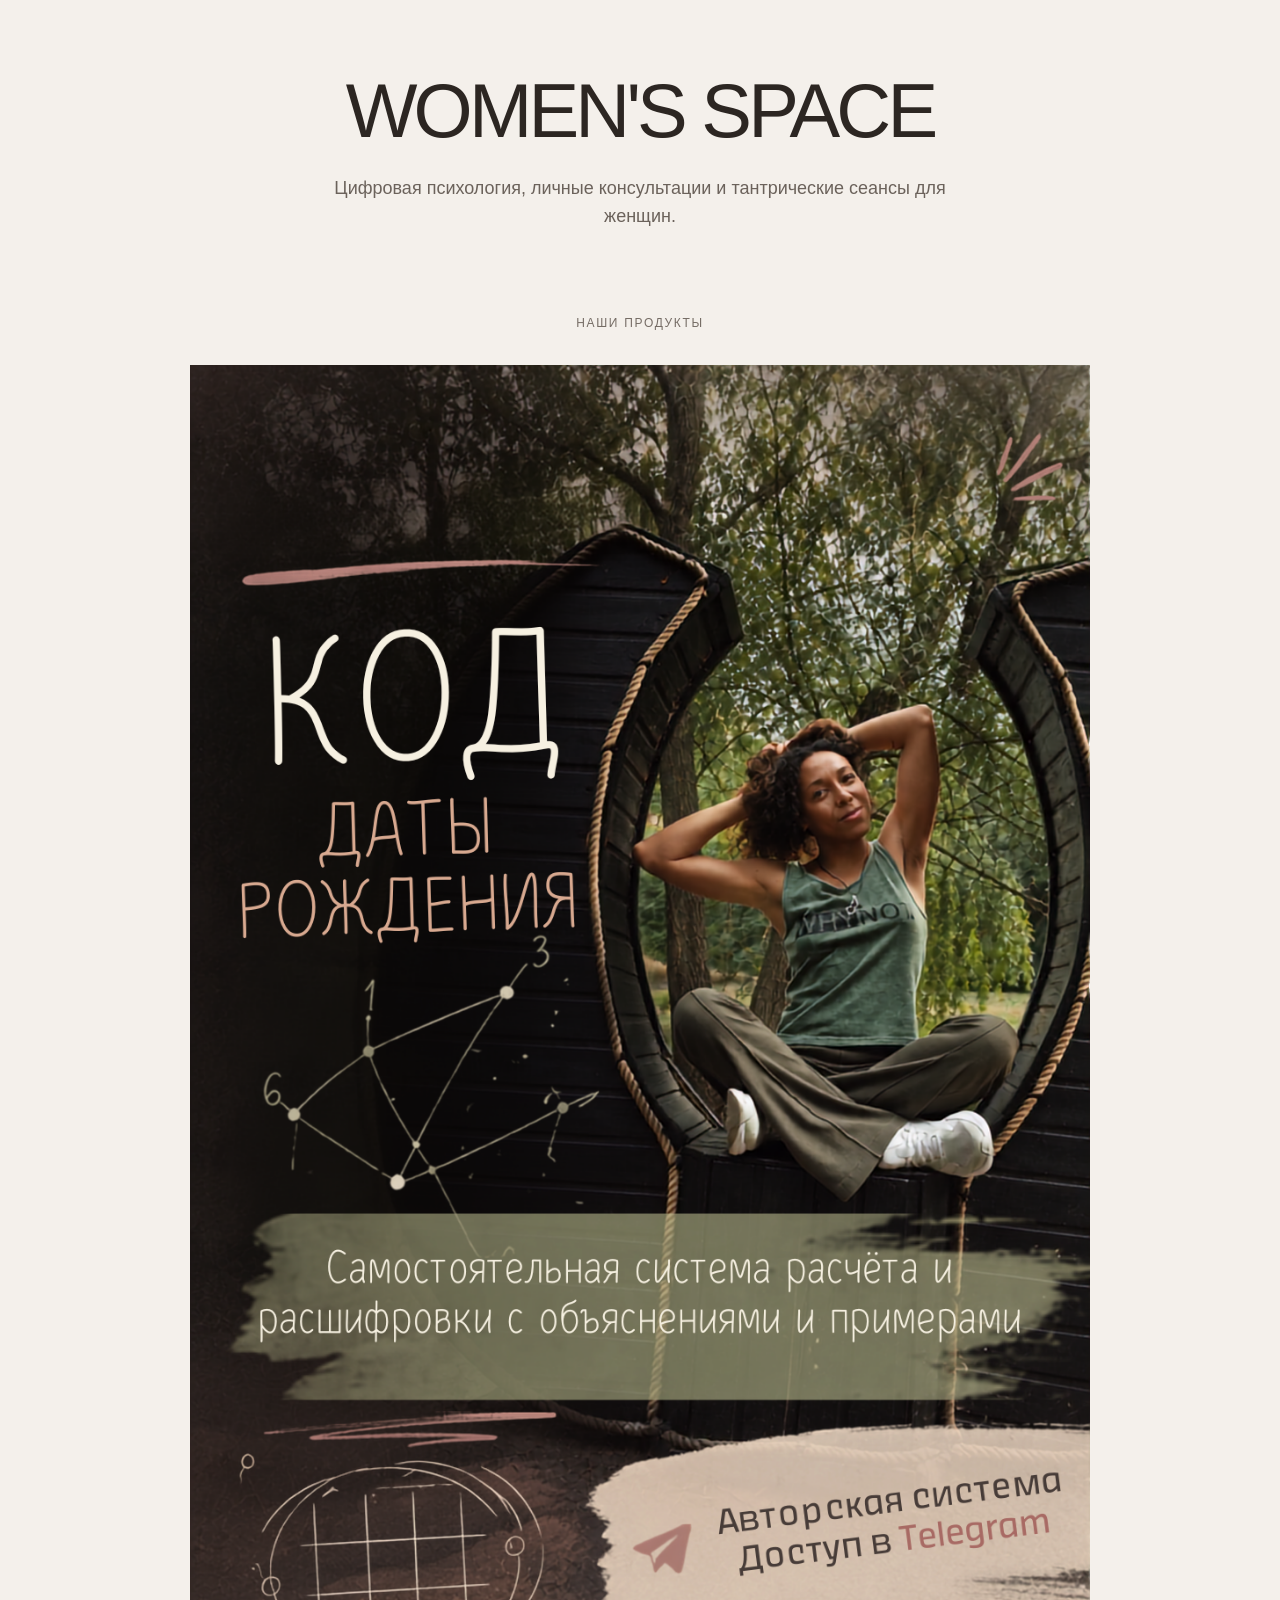
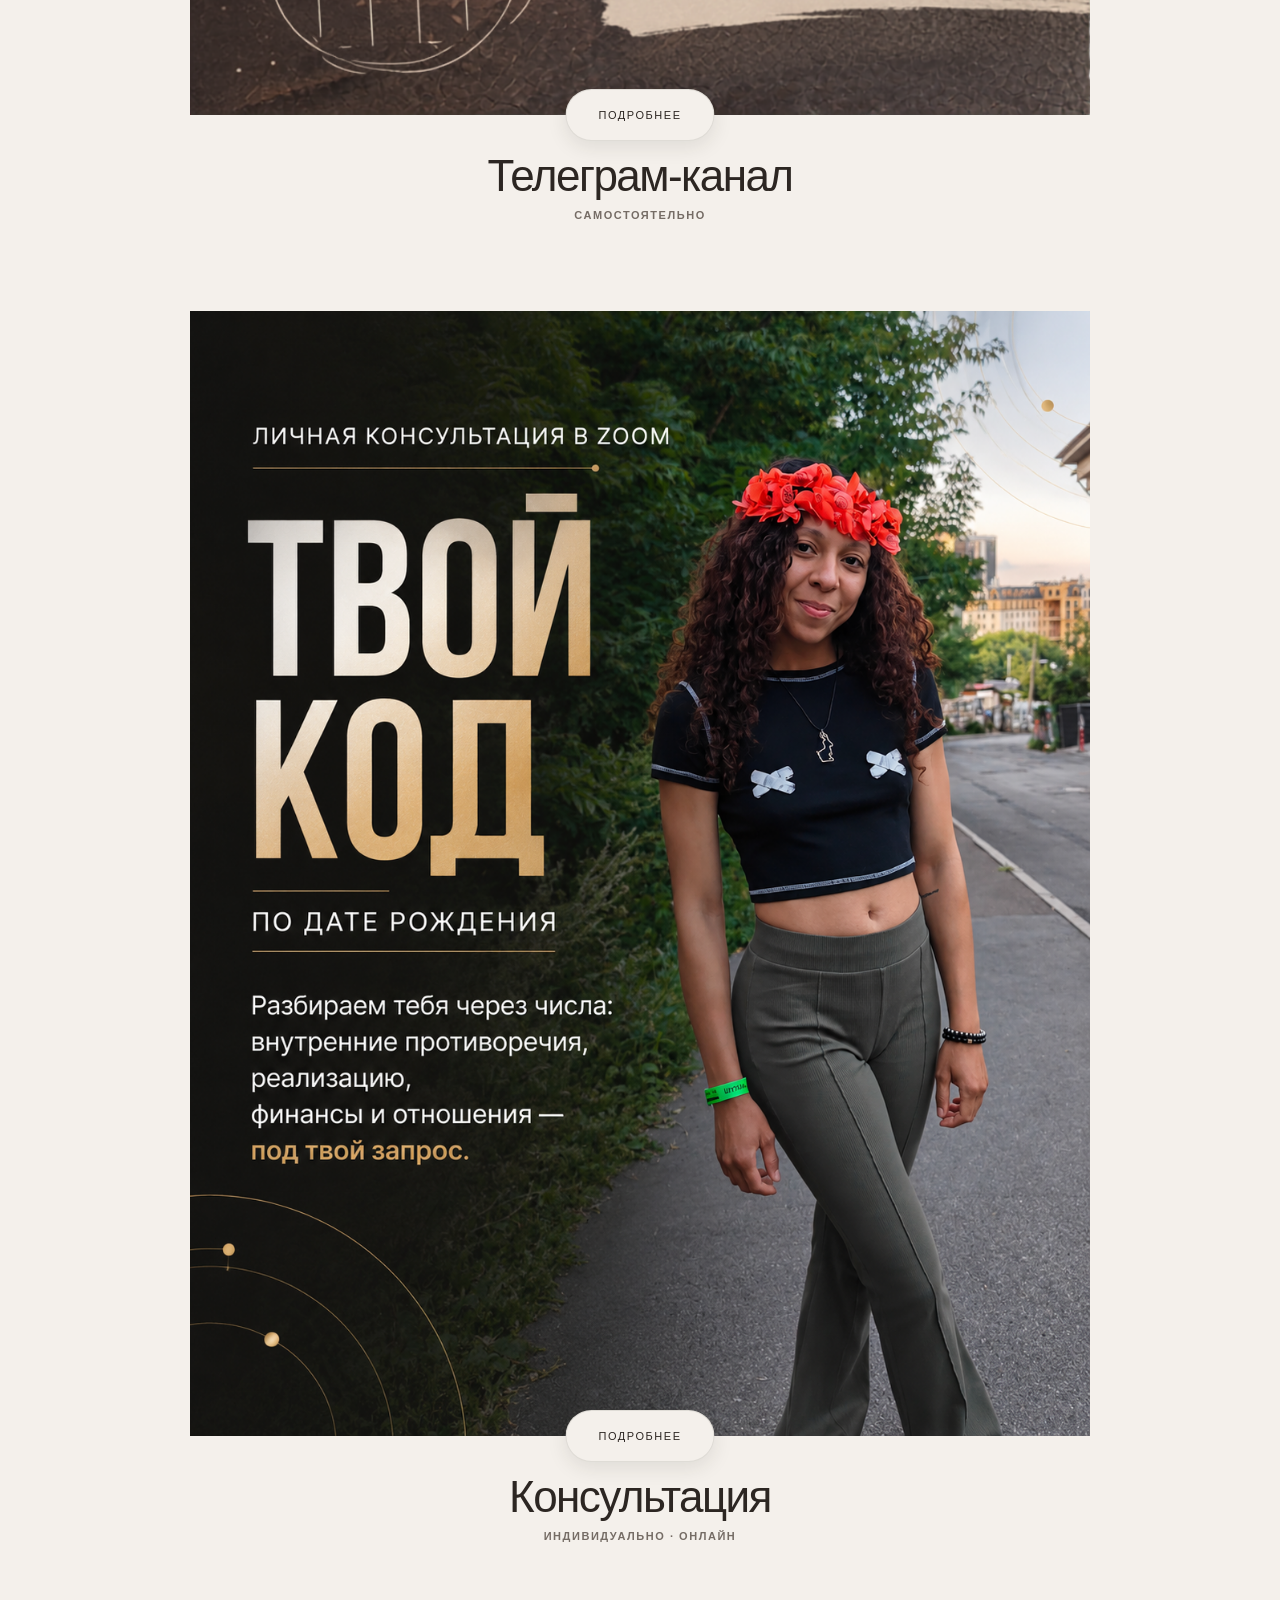
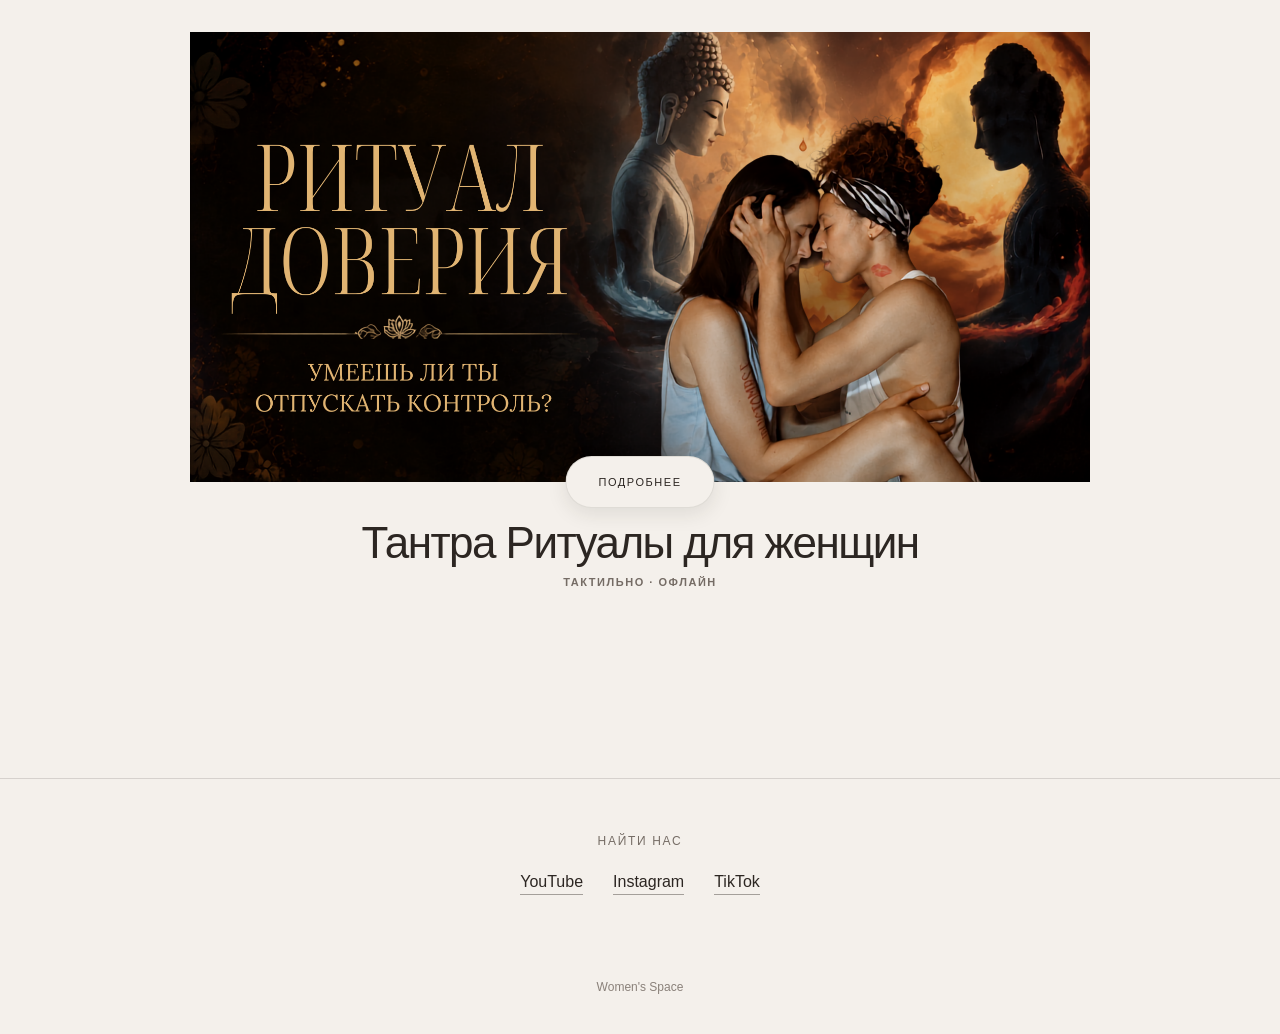
==== index.html @ eaf2e405 "создает структуру сайта" ====
<!DOCTYPE html>
<html lang="ru">

<head>
	<meta charset="UTF-8">

	<meta name="viewport" content="width=device-width, initial-scale=1.0">

	<title>Women's Space</title>

	<meta name="description"
		content="Women's Space — цифровая психология, индивидуальные консультации и чувственные ритуалы для женщин.">

	<link rel="stylesheet" href="style.css">
</head>

<body>

	<main class="site">

		<!-- ==============================
             INTRO
        =============================== -->

		<header class="intro">

			<div class="intro__inner">

				<h1 class="intro__label">
					WOMEN'S SPACE
				</h1>

				<p class="intro__text">
					Цифровая психология, личные консультации
					и тантрические сеансы для женщин.
				</p>

			</div>

		</header>


		<!-- ==============================
             PRODUCTS
        =============================== -->

		<section class="products">

			<div class="products__inner">

				<p class="section-label">
					НАШИ ПРОДУКТЫ
				</p>


				<!-- DIGI PSYCHOLOGY -->

				<a href="pages/digi-psychology.html" class="product">

					<div class="product__image">

						<img src="images/tg-cover.png" alt="ТГ-канал">

						<span class="product__button">
							ПОДРОБНЕЕ
						</span>

					</div>

					<div class="product__content">

						<h2 class="product__title">
							Телеграм-канал
						</h2>

						<p class="product__type">
							САМОСТОЯТЕЛЬНО
						</p>

					</div>

				</a>


				<!-- CONSULTATION -->

				<a href="pages/consultation.html" class="product">

					<div class="product__image">

						<img src="images/consultation-cover.png" alt="Консультация">

						<span class="product__button">
							ПОДРОБНЕЕ
						</span>

					</div>

					<div class="product__content">

						<h2 class="product__title">
							Консультация
						</h2>

						<p class="product__type">
							ИНДИВИДУАЛЬНО · ОНЛАЙН
						</p>

					</div>

				</a>


				<!-- TANTRA RITUALS -->

				<a href="https://sensuali-ty.github.io/tantra-ritual/women.html" class="product" target="_blank" rel="noopener">

					<div class="product__image">

						<img src="images/tantra-cover.png" alt="Тантра-ритуалы для женщин">

						<span class="product__button">
							ПОДРОБНЕЕ
						</span>

					</div>

					<div class="product__content">

						<h2 class="product__title">
							Тантра Ритуалы для женщин
						</h2>

						<p class="product__type">
							ТАКТИЛЬНО · ОФЛАЙН
						</p>

					</div>

				</a>

			</div>

		</section>


		<!-- ==============================
             SOCIAL
        =============================== -->

		<section class="social">

			<div class="social__inner">

				<p class="section-label">
					НАЙТИ НАС
				</p>

				<div class="social__links">

					<a href="https://www.youtube.com/@women-s-space" target="_blank" rel="noopener">
						YouTube
					</a>

					<a href="https://www.instagram.com/womensritualspace?igsh=MW55NDF0cDBiNmIzaA==" target="_blank"
						rel="noopener">
						Instagram
					</a>

					<a href="https://www.tiktok.com/@kto_ti_v_cifrah?_r=1&_t=ZS-98vmIP1elLI" target="_blank" rel="noopener">
						TikTok
					</a>

				</div>

			</div>

		</section>


		<!-- ==============================
             FOOTER
        =============================== -->

		<footer class="footer">

			<p>
				Women's Space
			</p>

		</footer>

	</main>

</body>

</html>
---- style.css ----
/* =========================================
   RESET
========================================= */

* {
  box-sizing: border-box;
  margin: 0;
  padding: 0;
}

html {
  scroll-behavior: smooth;
}

body {
  background: #f4f0eb;
  color: #2c2622;

  font-family: -apple-system, BlinkMacSystemFont, 'Segoe UI', sans-serif;

  -webkit-font-smoothing: antialiased;
}

a {
  color: inherit;
  text-decoration: none;
}

/* =========================================
   PAGE
========================================= */

.site {
  width: 100%;
  min-height: 100vh;
  overflow: hidden;
}

/* =========================================
   INTRO
========================================= */

.intro {
  padding: 75px 20px 85px;
}

.intro__inner {
  width: min(100%, 900px);
  margin: 0 auto;

  text-align: center;
}

.intro__label {
  margin-bottom: 28px;

  font-size: clamp(42px, 7vw, 76px);
  line-height: 0.95;
  font-weight: 400;
  letter-spacing: -0.05em;
}

.intro__text {
  max-width: 620px;
  margin: 0 auto;

  font-size: 18px;
  line-height: 1.55;

  color: #6b625b;
}

/* =========================================
   PRODUCTS
========================================= */

.products {
  padding: 0 20px 100px;
}

.products__inner {
  width: min(100%, 900px);
  margin: 0 auto;
}

.section-label {
  margin-bottom: 35px;

  text-align: center;

  font-size: 12px;
  font-weight: 500;
  letter-spacing: 0.14em;

  color: #756c65;
}

/* =========================================
   PRODUCT
========================================= */

.product {
  display: block;

  margin-bottom: 90px;
}

/* =========================================
   PRODUCT IMAGE
========================================= */

.product__image {
  position: relative;

  width: 100%;

  overflow: visible;

  background: #ddd6cf;
}

.product__image img {
  width: 100%;
  height: auto;

  display: block;

  object-fit: contain;

  transition: transform 0.7s cubic-bezier(0.2, 0.7, 0.2, 1);
}

.product:hover .product__image img {
  transform: scale(1.015);
}

/* =========================================
   PRODUCT BUTTON
========================================= */

.product__button {
  position: absolute;

  left: 50%;
  bottom: 0;

  transform: translate(-50%, 50%);

  display: inline-flex;
  align-items: center;
  justify-content: center;

  height: 52px;

  padding: 0 32px;

  border-radius: 999px;

  background: #f4f0eb;

  border: 1px solid rgba(44, 38, 34, 0.1);

  box-shadow: 0 6px 20px rgba(44, 38, 34, 0.1);

  color: #2c2622;

  font-size: 11px;
  font-weight: 500;
  letter-spacing: 0.14em;

  white-space: nowrap;

  transition:
    background 0.3s ease,
    color 0.3s ease,
    transform 0.3s ease,
    box-shadow 0.3s ease;
}

.product:hover .product__button {
  transform: translate(-50%, 50%) translateY(-2px);

  background: #b79a79;

  color: #ffffff;

  box-shadow: 0 8px 24px rgba(44, 38, 34, 0.16);
}
/* =========================================
   PRODUCT INFORMATION
========================================= */

.product__content {
  padding-top: 38px;

  text-align: center;
}

.product__title {
  margin-bottom: 10px;

  font-size: clamp(30px, 4vw, 44px);
  line-height: 1.05;
  font-weight: 400;
  letter-spacing: -0.035em;
}

.product__type {
  font-size: 11px;
  font-weight: 600;
  letter-spacing: 0.14em;

  color: #756c65;
}

/* =========================================
   SOCIAL
========================================= */

.social {
  padding: 55px 20px;

  border-top: 1px solid rgba(44, 38, 34, 0.15);
}

.social__inner {
  width: min(100%, 900px);
  margin: 0 auto;
}

.social .section-label {
  margin-bottom: 25px;
}

.social__links {
  display: flex;
  justify-content: center;
  align-items: center;
  flex-wrap: wrap;
  gap: 30px;
}

.social__links a {
  padding-bottom: 3px;

  font-size: 16px;

  border-bottom: 1px solid rgba(44, 38, 34, 0.4);

  transition: opacity 0.2s ease;
}

.social__links a:hover {
  opacity: 0.55;
}

/* =========================================
   FOOTER
========================================= */

.footer {
  padding: 30px 20px 40px;

  text-align: center;

  font-size: 12px;

  color: #8a817a;
}

/* =========================================
   MOBILE
========================================= */

@media (max-width: 600px) {
  .intro {
    padding: 55px 16px 65px;
  }

  .intro__label {
    font-size: clamp(40px, 12vw, 58px);
  }

  .intro__text {
    max-width: 340px;

    font-size: 17px;
  }

  .products {
    padding: 0 16px 70px;
  }

  .product {
    margin-bottom: 75px;
  }

  .product__title {
    font-size: 32px;
  }

  .product__button {
    min-width: 140px;
    height: 40px;

    font-size: 10px;
  }

  .product__content {
    padding-top: 36px;
  }

  .social {
    padding: 45px 16px;
  }

  .social__links {
    gap: 20px;
  }
}
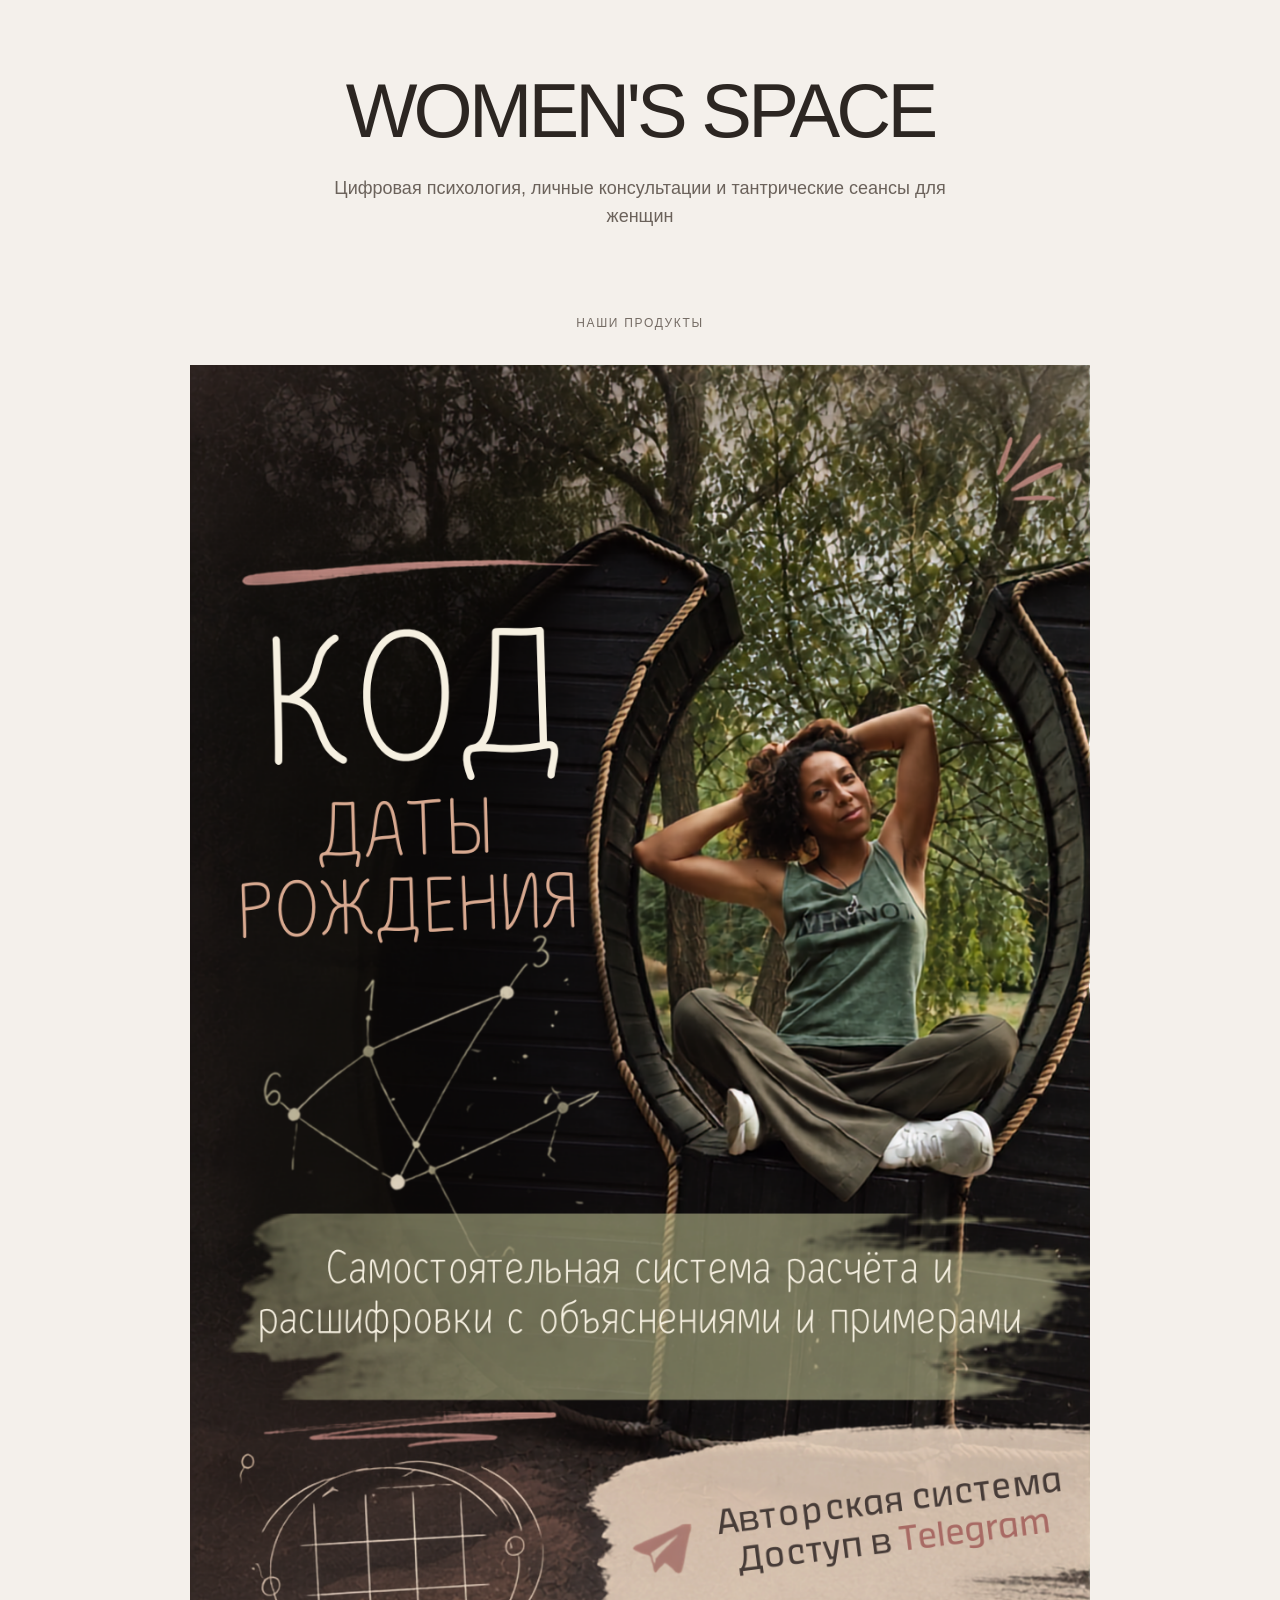
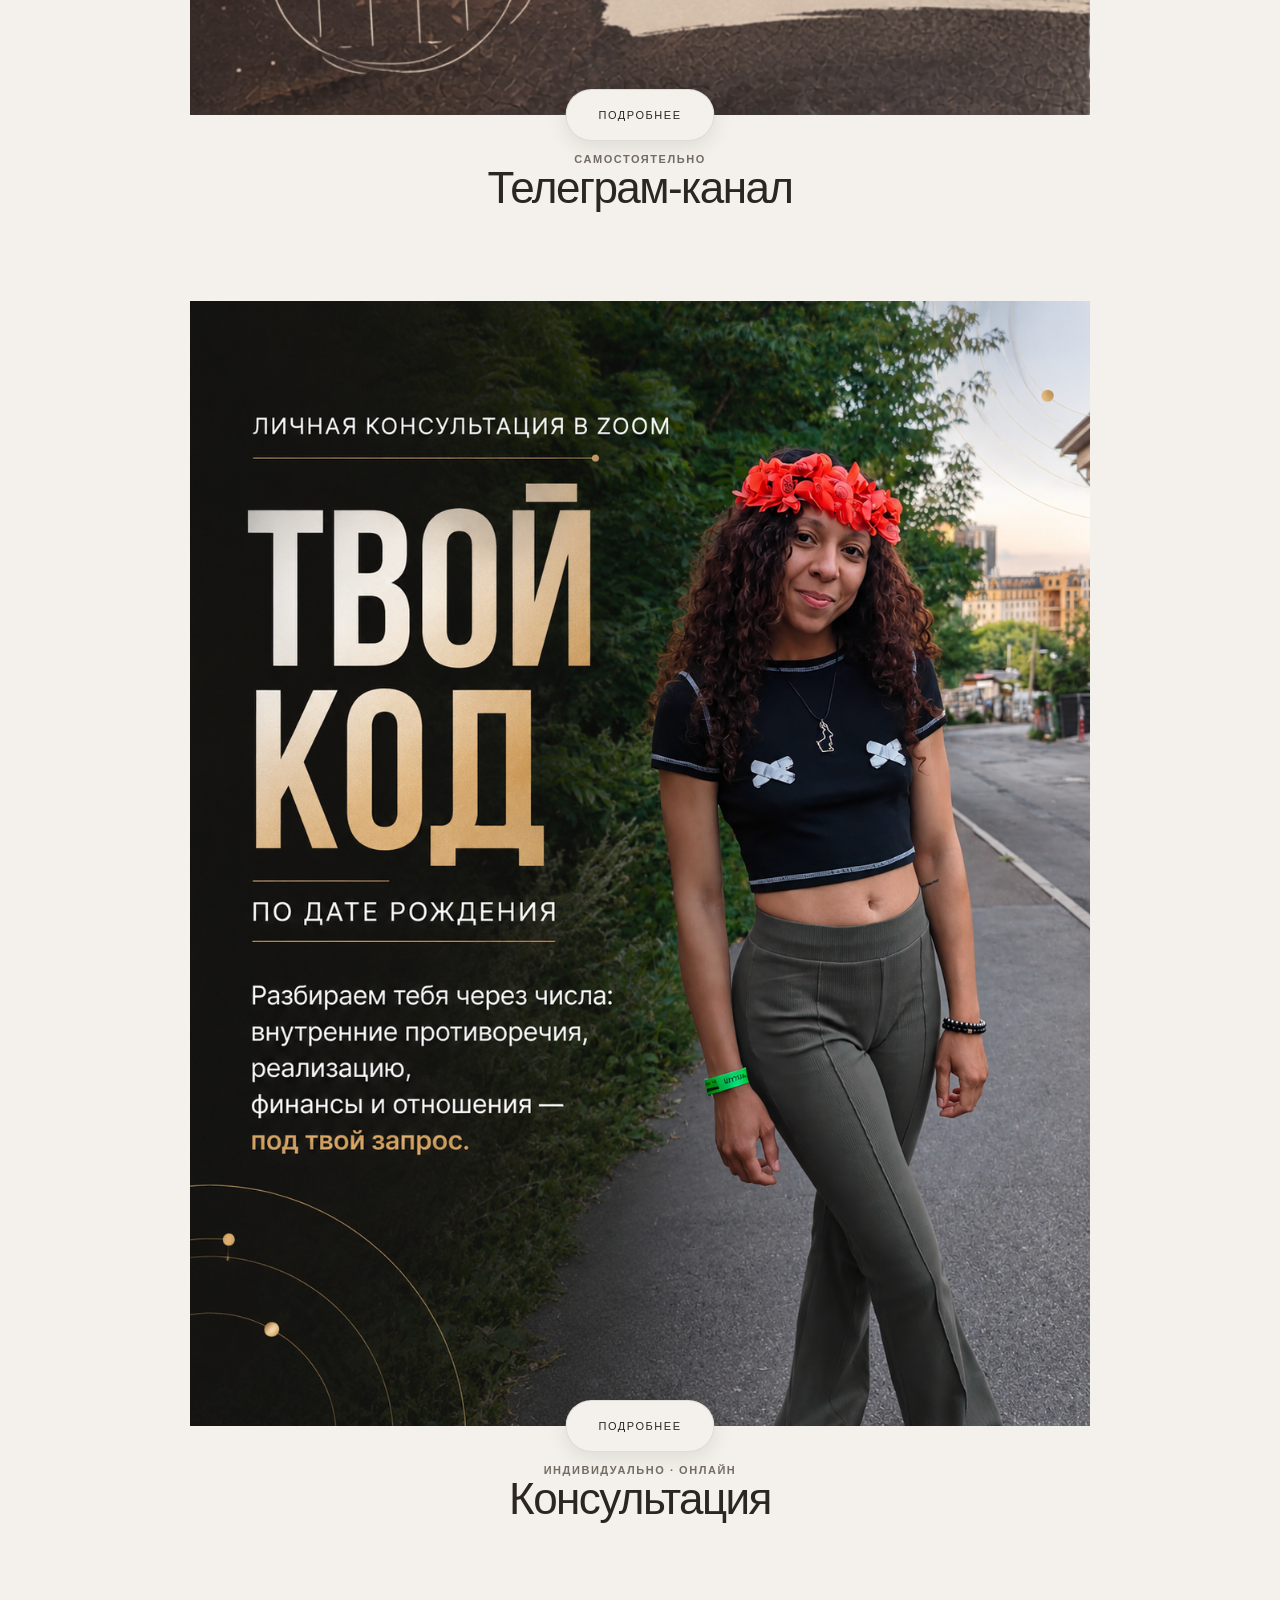
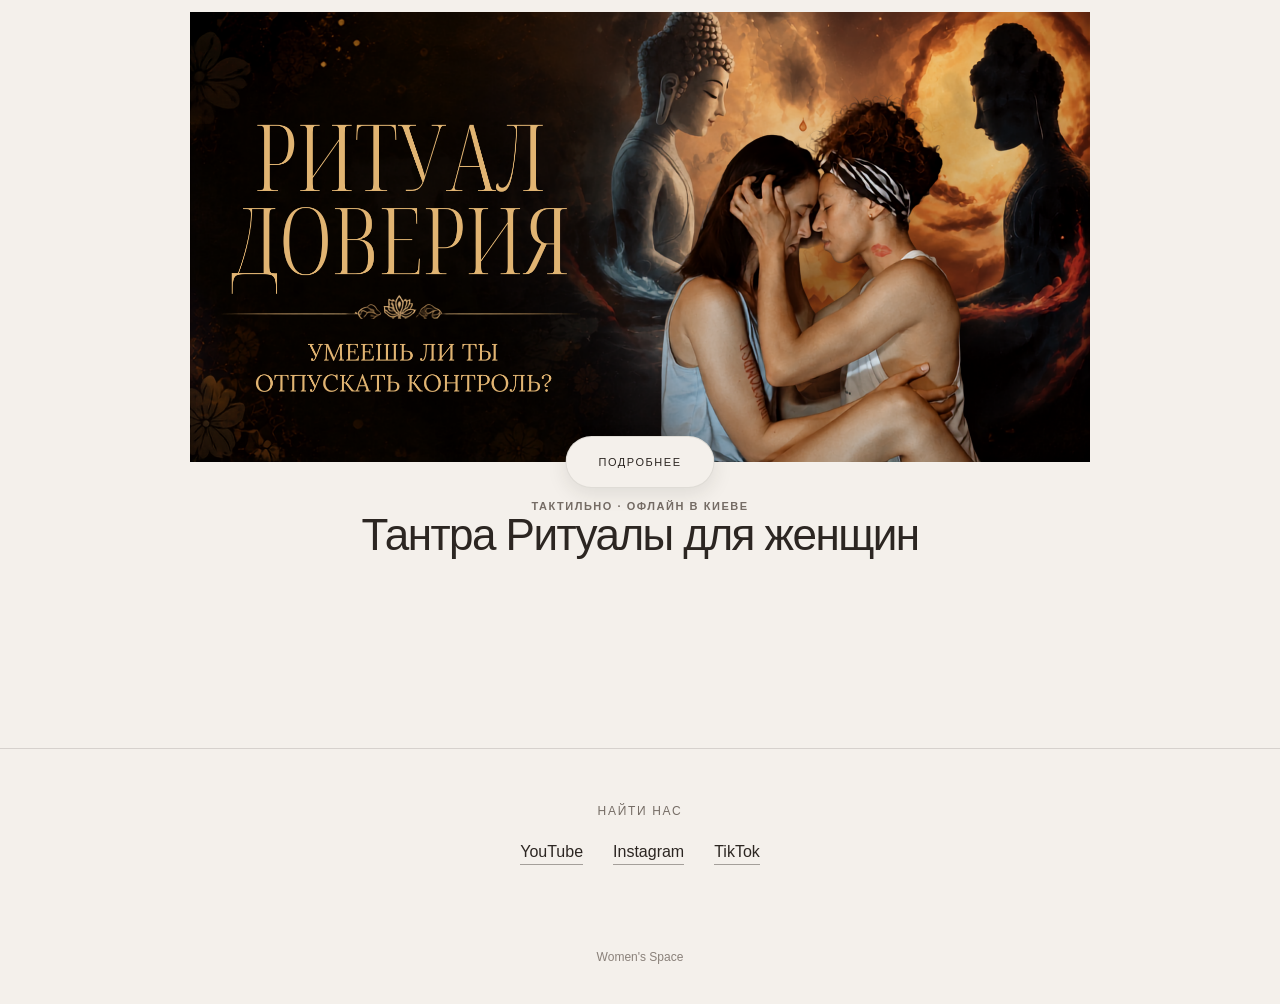
==== commit 24ff4fca: "fix" ====
--- a/index.html
+++ b/index.html
@@ -32,7 +32,7 @@
 
 				<p class="intro__text">
 					Цифровая психология, личные консультации
-					и тантрические сеансы для женщин.
+					и тантрические сеансы для женщин
 				</p>
 
 			</div>
@@ -69,13 +69,15 @@
 
 					<div class="product__content">
 
+						<p class="product__type">
+							САМОСТОЯТЕЛЬНО
+						</p>
+
 						<h2 class="product__title">
 							Телеграм-канал
 						</h2>
 
-						<p class="product__type">
-							САМОСТОЯТЕЛЬНО
-						</p>
+
 
 					</div>
 
@@ -98,13 +100,14 @@
 
 					<div class="product__content">
 
+						<p class="product__type">
+							ИНДИВИДУАЛЬНО · ОНЛАЙН
+						</p>
+
 						<h2 class="product__title">
 							Консультация
 						</h2>
 
-						<p class="product__type">
-							ИНДИВИДУАЛЬНО · ОНЛАЙН
-						</p>
 
 					</div>
 
@@ -126,14 +129,14 @@
 					</div>
 
 					<div class="product__content">
-
+						<p class="product__type">
+							ТАКТИЛЬНО · ОФЛАЙН В КИЕВЕ
+						</p>
 						<h2 class="product__title">
 							Тантра Ритуалы для женщин
 						</h2>
 
-						<p class="product__type">
-							ТАКТИЛЬНО · ОФЛАЙН
-						</p>
+
 
 					</div>
 
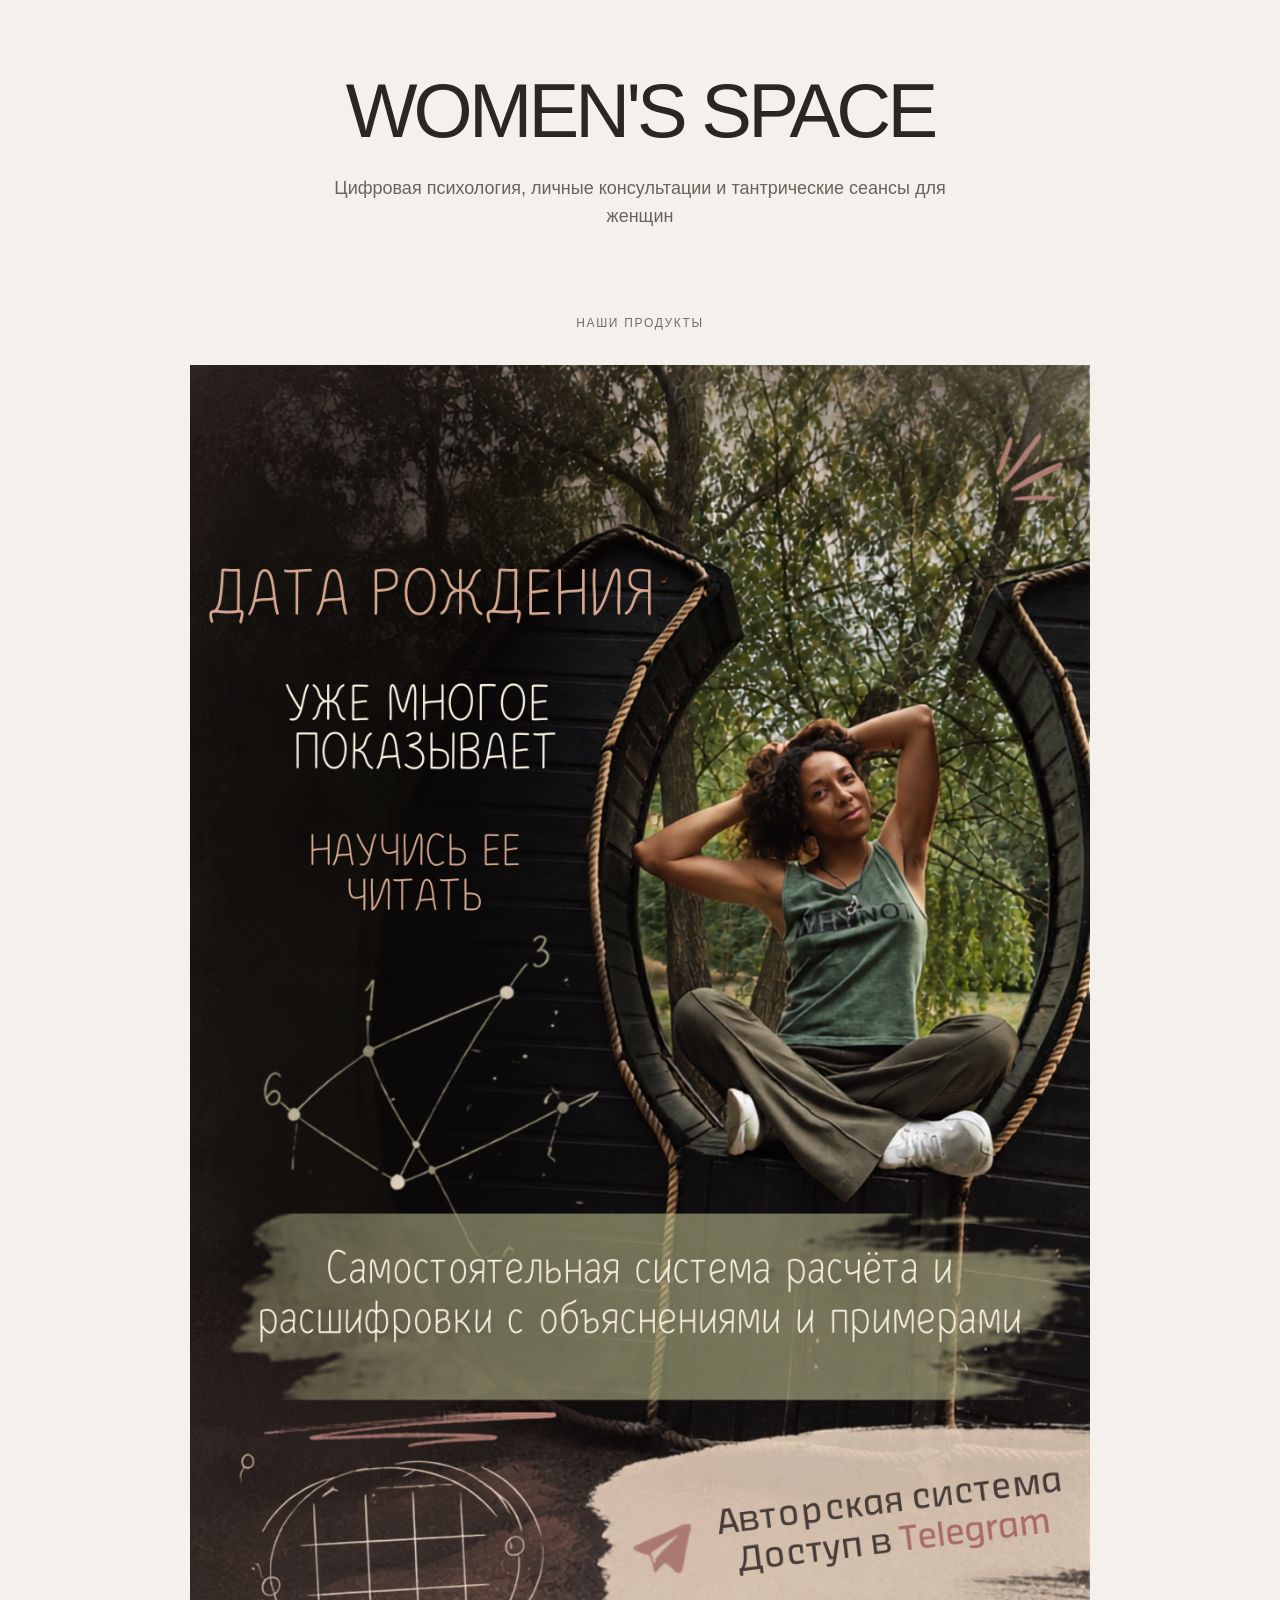
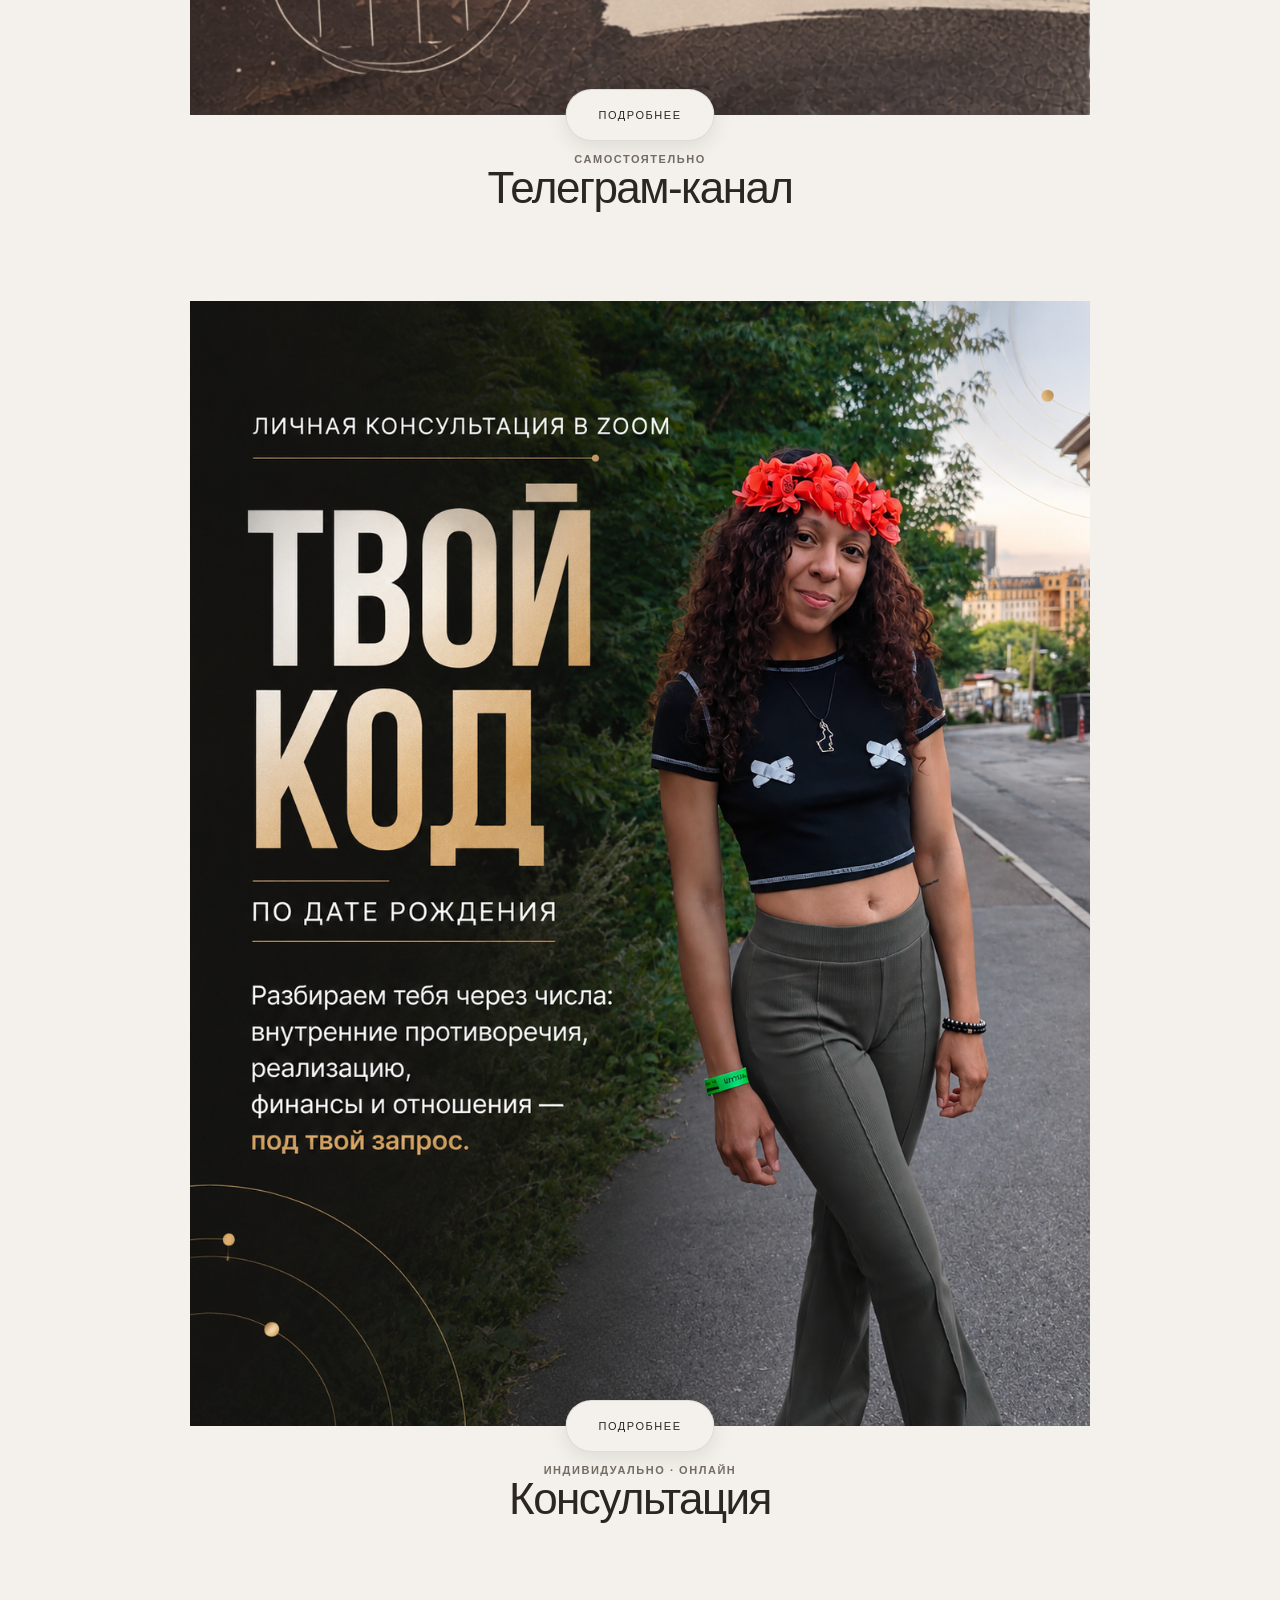
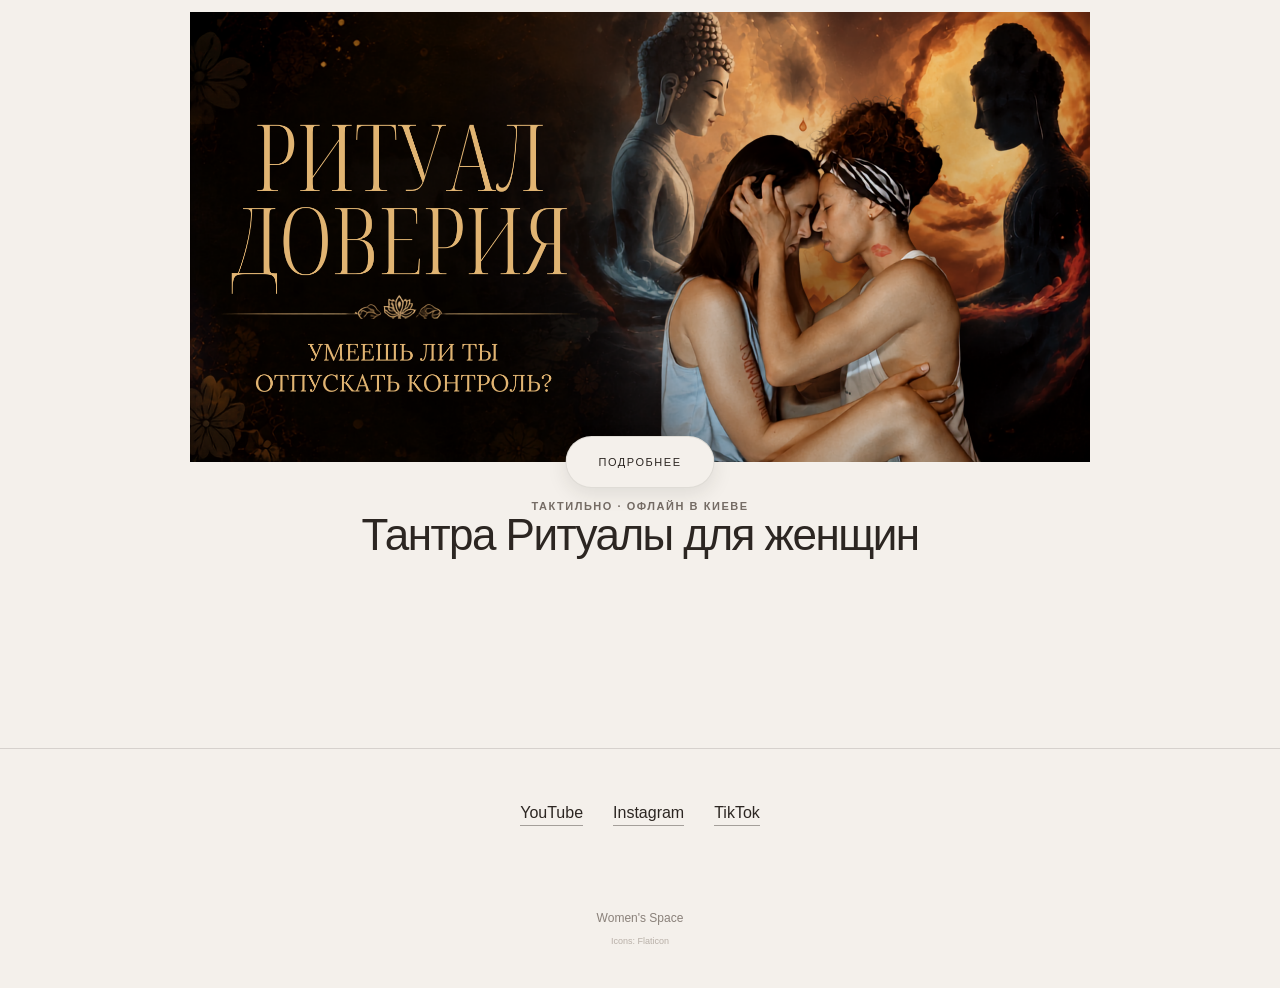
==== commit 03d70735: "добавляет стр консультации" ====
--- a/index.html
+++ b/index.html
@@ -11,7 +11,10 @@
 	<meta name="description"
 		content="Women's Space — цифровая психология, индивидуальные консультации и чувственные ритуалы для женщин.">
 
+	<link rel="icon" type="image/png" href="images/favicon-ico.png">
+
 	<link rel="stylesheet" href="style.css">
+
 </head>
 
 <body>
@@ -155,10 +158,6 @@
 
 			<div class="social__inner">
 
-				<p class="section-label">
-					НАЙТИ НАС
-				</p>
-
 				<div class="social__links">
 
 					<a href="https://www.youtube.com/@women-s-space" target="_blank" rel="noopener">
@@ -191,6 +190,12 @@
 				Women's Space
 			</p>
 
+			<a href="https://www.flaticon.com/ru/free-icons/" title="капуста иконки" target="_blank" rel="noopener"
+				class="icon-credit">
+				Icons: Flaticon
+			</a>
+
+
 		</footer>
 
 	</main>
--- a/style.css
+++ b/style.css
@@ -318,3 +318,22 @@
     gap: 20px;
   }
 }
+
+.icon-credit {
+  display: inline-block;
+
+  margin-top: 10px;
+
+  font-size: 9px;
+  line-height: 1.4;
+
+  color: #9a8f86;
+
+  opacity: 0.65;
+
+  transition: opacity 0.2s ease;
+}
+
+.icon-credit:hover {
+  opacity: 1;
+}
